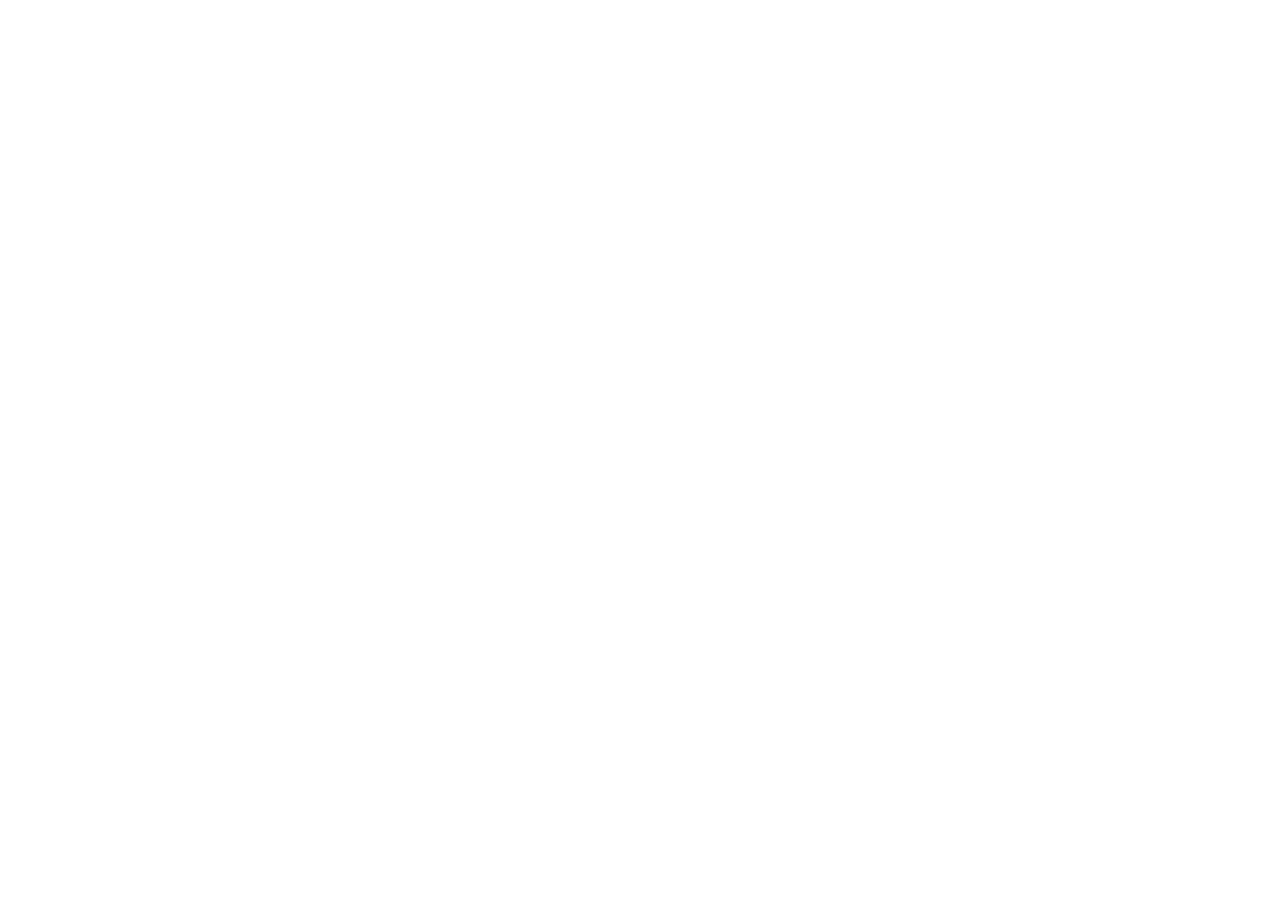
==== index.html @ e46dc431 "gonggong" ====
<!DOCTYPE html>
<html lang="en">
<head>
    <meta charset="UTF-8">
    <meta name="viewport" content="width=device-width, initial-scale=1.0">
    <title>mitong</title>
</head>
<body>
    
</body>
</html>
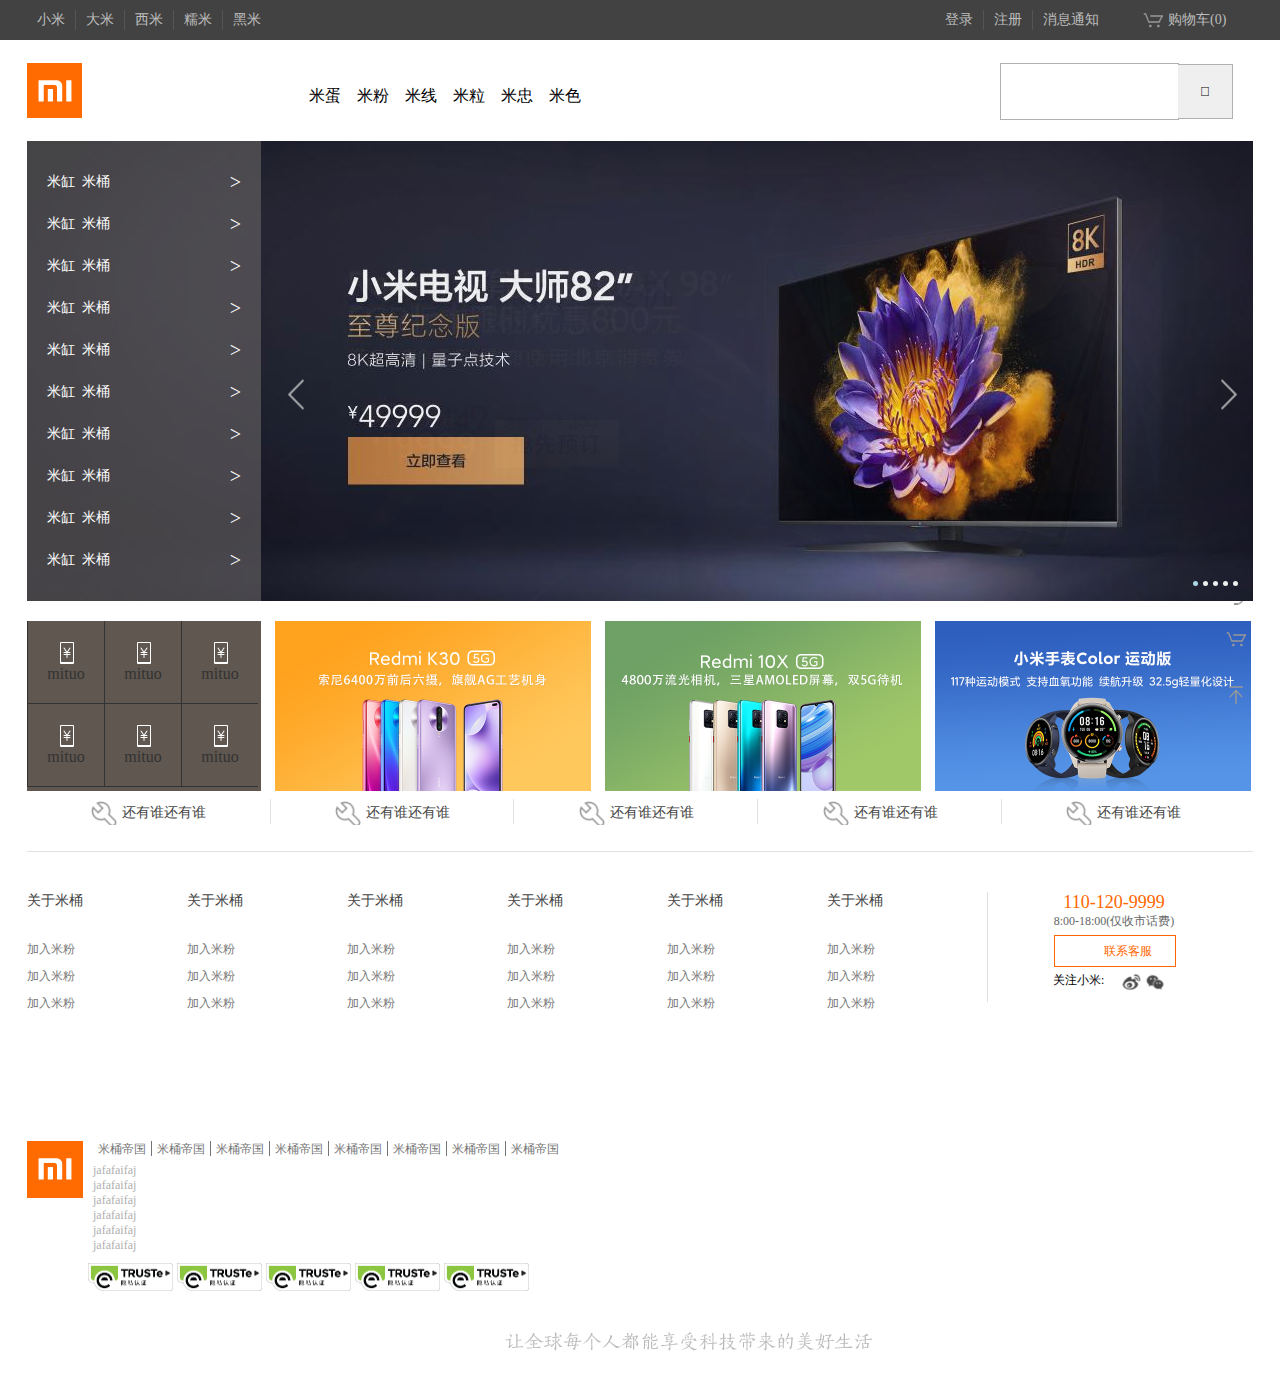
==== commit e73150e9: "nanshou" ====
--- a/index.html
+++ b/index.html
@@ -1,11 +1,78 @@
 <!DOCTYPE html>
 <html lang="en">
+
 <head>
     <meta charset="UTF-8">
     <meta name="viewport" content="width=device-width, initial-scale=1.0">
+    <link rel="shorcut icon" href="img/favicon.ico">
     <title>mitong</title>
+    <link rel="stylesheet" href="css/index.css">
 </head>
+
 <body>
-    
+    <header></header>
+
+    <div class="big">
+        <div class="double">
+            <div class="nan-left">
+                <ul>
+                <a href="">米缸 &nbsp;米桶 <p>></p></a>
+                <a href="">米缸 &nbsp;米桶 <p>></p></a>
+                <a href="">米缸 &nbsp;米桶 <p>></p></a>
+                <a href="">米缸 &nbsp;米桶 <p>></p></a>
+                <a href="">米缸 &nbsp;米桶 <p>></p></a>
+                <a href="">米缸 &nbsp;米桶 <p>></p></a>
+                <a href="">米缸 &nbsp;米桶 <p>></p></a>
+                <a href="">米缸 &nbsp;米桶 <p>></p></a>
+                <a href="">米缸 &nbsp;米桶 <p>></p></a>
+                <a href="">米缸 &nbsp;米桶 <p>></p></a>
+            </ul>
+            </div>
+            <div class="banner">
+                <img src="img/0ef4160c861b998239bce9adb82341e7.jpg" alt="">
+                <img src="img/7cf034cf750738e7f33f77328230e8e2.jpg" alt="">
+                <img src="img/9ebff5f5c1f52f2dbdd611897adbefd4.jpg" alt="">
+                <img src="img/87d89ec787693898fe7308a95739c2eb.jpg" alt="">
+                <img src="img/cf6ba4d372b80e939104cf369f14139a.jpg" alt="">
+            </div>
+            <p class="prev"></p>
+            <p class="next"></p>
+            <ul class="num">
+                <li class="active"></li>
+                <li></li>
+                <li></li>
+                <li></li>
+                <li></li>
+            </ul>
+        </div>
+        <div class="nan-bot">
+            <div id="bvt">
+                <ul>
+                    <li><a href=""><img src="img/9a76d7636b08e0988efb4fc384ae497b.png" alt="">mituo</a></li>
+                    <li><a href=""><img src="img/9a76d7636b08e0988efb4fc384ae497b.png" alt="">mituo</a></li>
+                    <li><a href=""><img src="img/9a76d7636b08e0988efb4fc384ae497b.png" alt="">mituo</a></li>
+                    <li><a href=""><img src="img/9a76d7636b08e0988efb4fc384ae497b.png" alt="">mituo</a></li>
+                    <li><a href=""><img src="img/9a76d7636b08e0988efb4fc384ae497b.png" alt="">mituo</a></li>
+                    <li><a href=""><img src="img/9a76d7636b08e0988efb4fc384ae497b.png" alt="">mituo</a></li>
+                </ul>
+            </div>
+            <img src="img/e5f20a62c3d5b3d6806bd51ab6c5dd12.jpg" alt="">
+            <img src="img/8a43378b96501d7e227a9018fe2668c5.jpg" alt="">
+            <img src="img/793913688bfaee26b755a0b0cc8575fd.jpg" alt="">
+        </div>
+    </div>
+
+    <div class="getto"></div>
+    <footer></footer>
 </body>
+<script src="js/jquery-1.8.3/jquery-1.8.3.min.js"></script>
+
+<script src="js/utils.js"></script>
+<script src="js/index.js"></script>
+<script>
+    $('header').load('html/head.html');
+    $('footer').load('html/tail.html');
+    $('.getto').load('html/anchor.html');
+</script>
+
 </html>--- a/css/index.css
+++ b/css/index.css
@@ -0,0 +1,147 @@
+*{
+    margin: 0;
+    padding: 0;
+}
+.big{
+    width: 1226px;
+    margin: 0 auto;
+}
+.double{
+    width: 1226px;
+    height: 460px;
+    position: relative;
+}
+.nan-left{
+    position: absolute;
+    height: 420px;
+    padding: 20px 0;
+    background-color: rgba(105,101,101,.6);
+    z-index: 100;
+}
+.nan-left a{
+    display: block;
+    width: 214px;
+    height: 42px;
+    padding-left: 20px;
+    line-height: 42px;
+    color: #ffffff;
+    font-size: 14px;
+}
+.nan-left p{
+    float: right;
+    /* color: #000; */
+    font-size: 20px;
+    padding-right: 20px;
+}
+.nan-left a:hover{
+    background-color: #ff6700;
+}
+.banner{
+    width: 1226px;
+    height: 460px;
+    position: relative;
+}
+.banner img{
+    width: 1226px;
+    height: 460px;
+    position: absolute;
+    left: 0;
+    top: 0;
+    z-index: 1;
+    opacity: 0.02;
+}
+.prev{
+    position: absolute;
+    left: 250px;
+    top: 50%;
+    z-index: 99;
+    margin-top: -12px;
+    width: 40px;
+    height: 70px;
+    cursor: pointer;
+    background: url('../img/icon-slides.png')83px;
+}
+.prev:hover{
+    background: url('../img/icon-slides.png')168px;
+}
+.next{
+    position: absolute;
+    right: 5px;
+    top: 50%;
+    z-index: 99;
+    margin-top: -12px;
+    width: 40px;
+    height: 70px;
+    cursor: pointer;
+    background: url('../img/icon-slides.png')40px;
+}
+.next:hover{
+    background: url('../img/icon-slides.png')124px;
+}
+.num{
+    overflow: hidden;
+    position: absolute;
+    right: 15px;
+    bottom: 15px;
+    z-index: 99;
+}
+.num li{
+    list-style: none;
+    float: left;
+    width: 5px;
+    height: 5px;
+    text-align: center;
+    border-radius: 50%;
+    cursor: pointer;
+    margin-left: 5px;
+    background-color: #eee;
+}
+.main .show{
+    z-index: 10;
+}
+.num .active{
+    background-color: lightblue;
+}
+.nan-bot{
+    width: 1226px;
+    height: 170px;
+}
+#bvt{
+    width: 234px;
+    height: 170px;
+    background-color: #5f5750;
+    float: left;
+    margin-top: 20px;
+}
+#bvt li{
+    list-style: none;
+    float: left;
+    width: 70px;
+    height: 82px;
+    padding: 0 3px;
+    border-left: 1px solid #333333;
+    border-bottom: 1px solid #333333;
+}
+#bvt a{
+    display: block;
+    width: 70px;
+    height: 64px;
+    /* padding: 5px; */
+    text-align: center;
+    color: #333333;
+}
+#bvt a:hover{
+    color: #fff;
+}
+#bvt img{
+    width: 24px;
+    height: 24px;
+    padding-left: 10px;
+}
+.nan-bot img{
+    display: block;
+    width: 316px;
+    height: 170px;
+    float: left;
+    margin: 20px 0px 0px 14px;
+}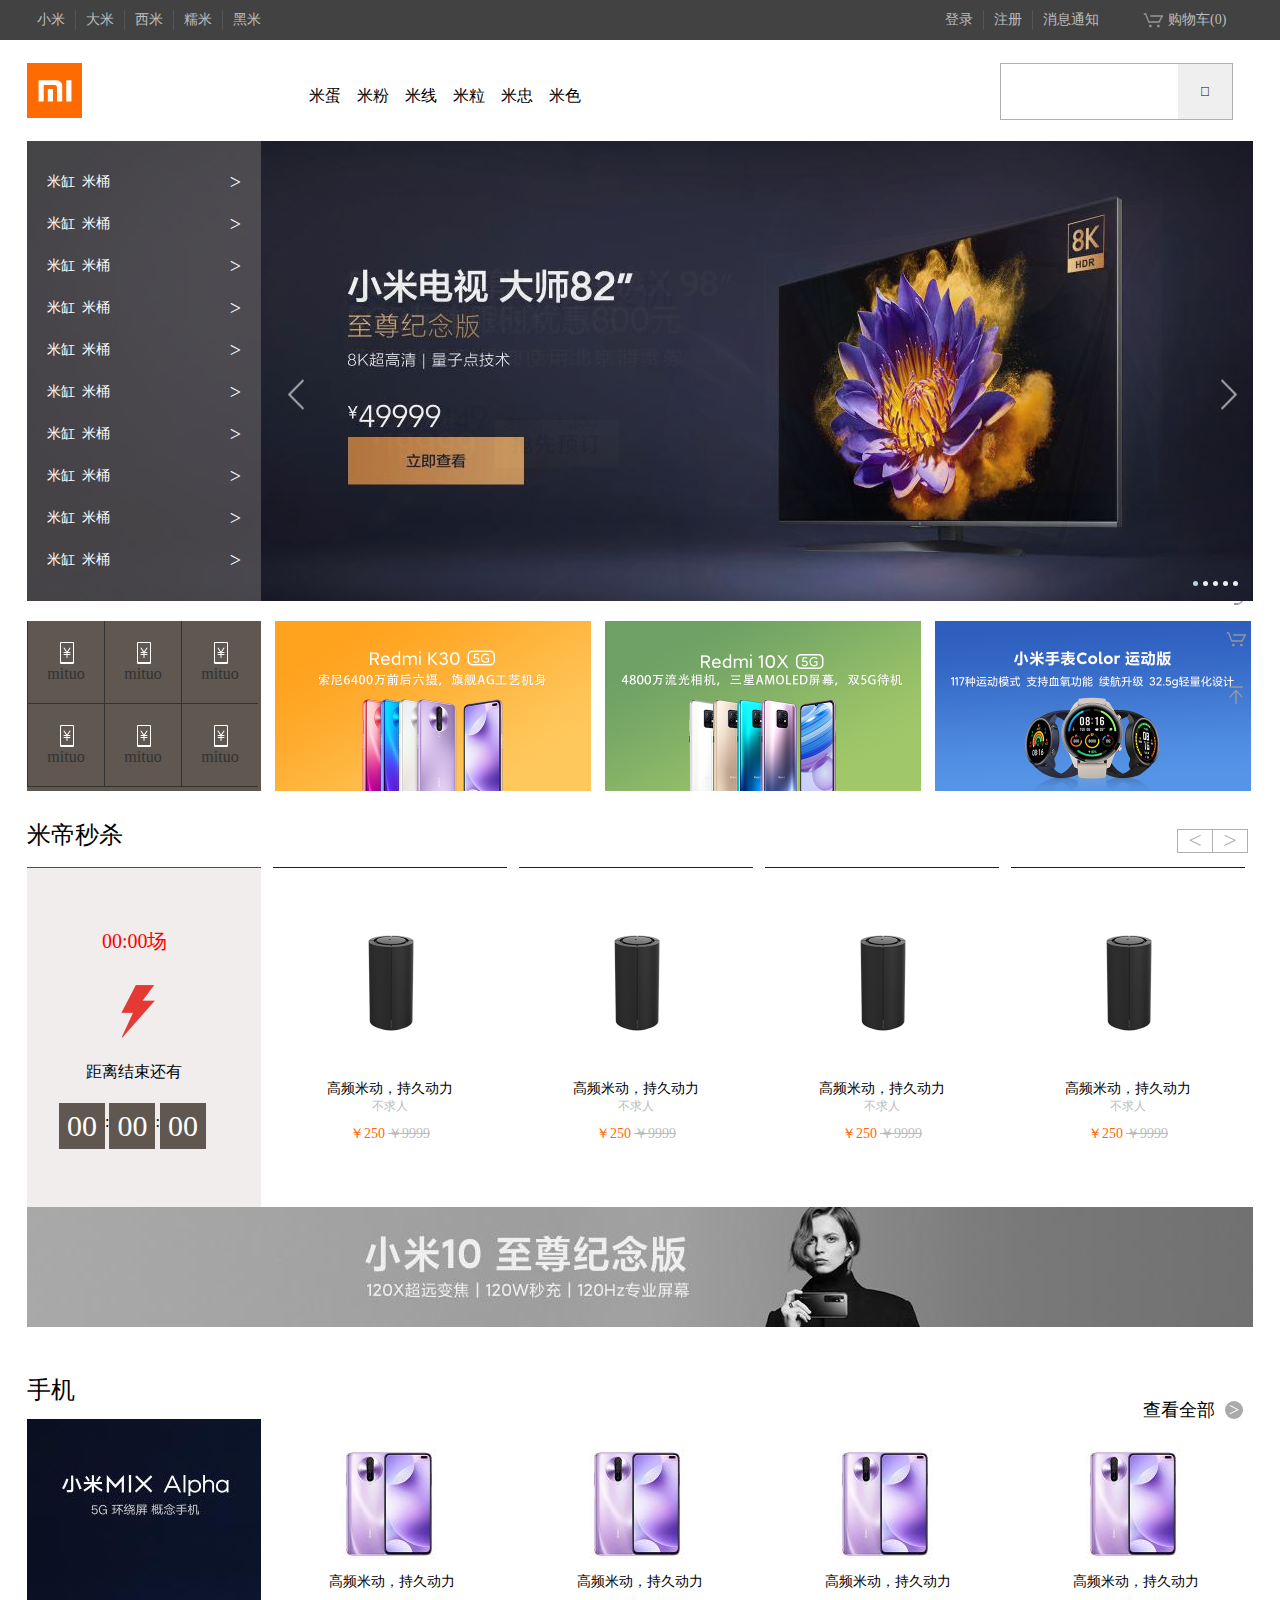
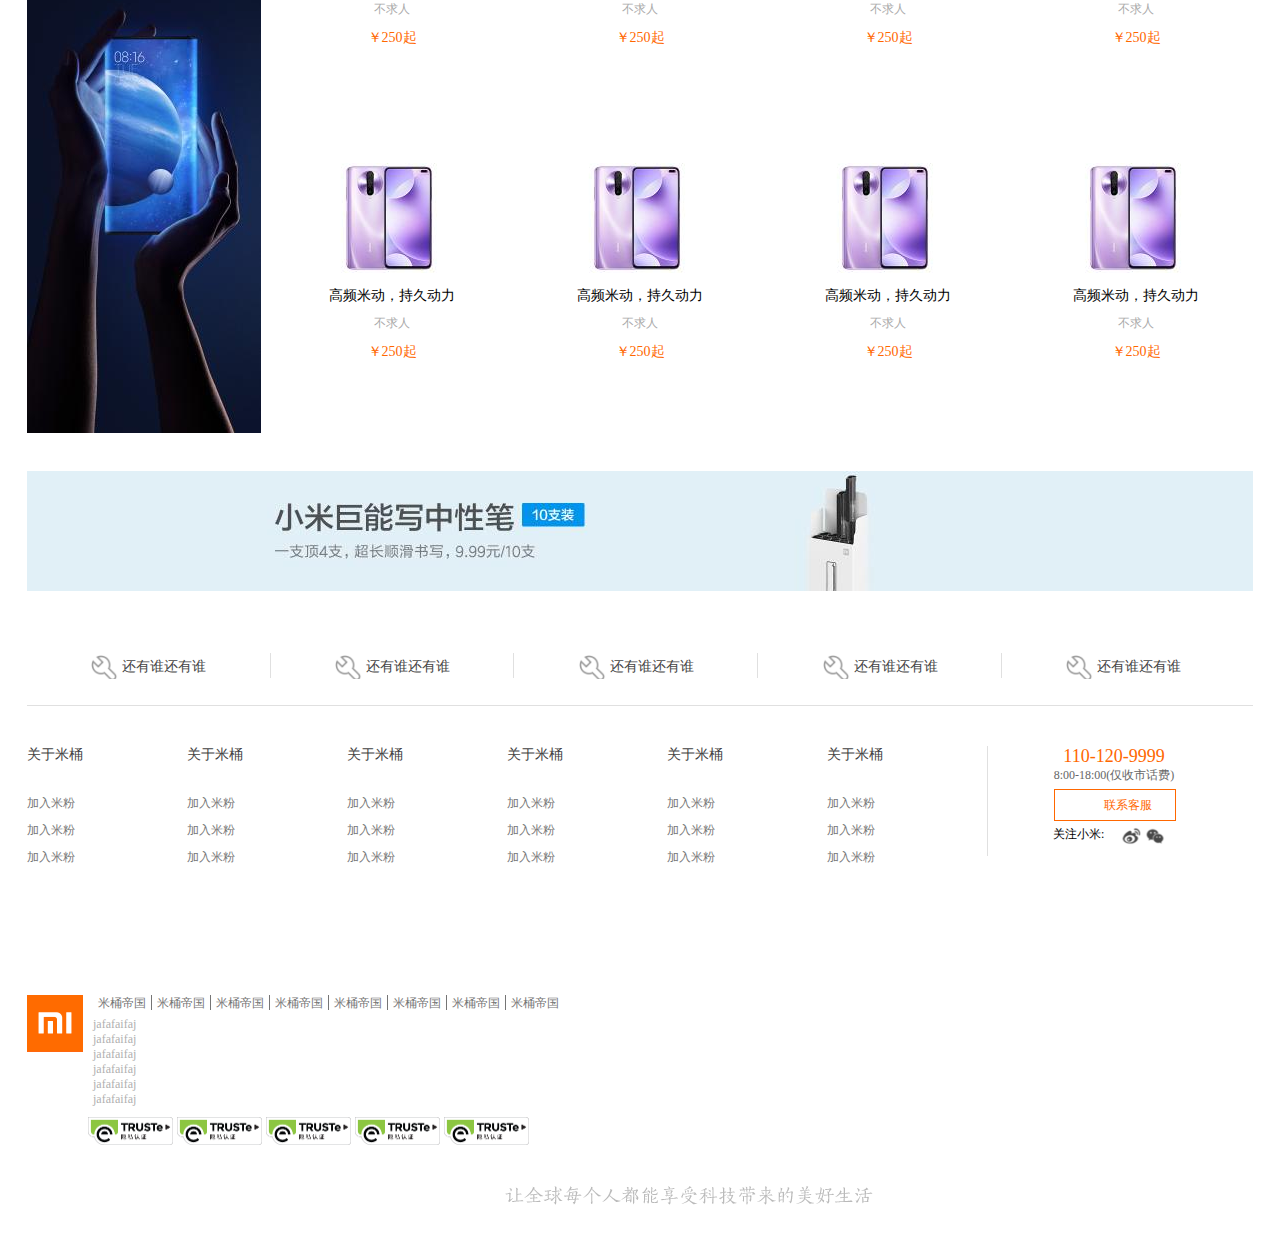
==== commit 6c8f5223: "dile" ====
--- a/index.html
+++ b/index.html
@@ -16,17 +16,17 @@
         <div class="double">
             <div class="nan-left">
                 <ul>
-                <a href="">米缸 &nbsp;米桶 <p>></p></a>
-                <a href="">米缸 &nbsp;米桶 <p>></p></a>
-                <a href="">米缸 &nbsp;米桶 <p>></p></a>
-                <a href="">米缸 &nbsp;米桶 <p>></p></a>
-                <a href="">米缸 &nbsp;米桶 <p>></p></a>
-                <a href="">米缸 &nbsp;米桶 <p>></p></a>
-                <a href="">米缸 &nbsp;米桶 <p>></p></a>
-                <a href="">米缸 &nbsp;米桶 <p>></p></a>
-                <a href="">米缸 &nbsp;米桶 <p>></p></a>
-                <a href="">米缸 &nbsp;米桶 <p>></p></a>
-            </ul>
+                    <a href="">米缸 &nbsp;米桶 <p>></p></a>
+                    <a href="">米缸 &nbsp;米桶 <p>></p></a>
+                    <a href="">米缸 &nbsp;米桶 <p>></p></a>
+                    <a href="">米缸 &nbsp;米桶 <p>></p></a>
+                    <a href="">米缸 &nbsp;米桶 <p>></p></a>
+                    <a href="">米缸 &nbsp;米桶 <p>></p></a>
+                    <a href="">米缸 &nbsp;米桶 <p>></p></a>
+                    <a href="">米缸 &nbsp;米桶 <p>></p></a>
+                    <a href="">米缸 &nbsp;米桶 <p>></p></a>
+                    <a href="">米缸 &nbsp;米桶 <p>></p></a>
+                </ul>
             </div>
             <div class="banner">
                 <img src="img/0ef4160c861b998239bce9adb82341e7.jpg" alt="">
@@ -61,11 +61,231 @@
             <img src="img/793913688bfaee26b755a0b0cc8575fd.jpg" alt="">
         </div>
     </div>
-
+    <div class="miao">
+        <h2>米帝秒杀
+           <div id="io"> <span><</span>
+                    <span>></span></div>
+        </h2>
+        <div class="iten">
+            <div class="chang">00:00场</div>
+            <img src="[data-uri]"
+                alt="">
+            <div class="daoji">距离结束还有</div>
+            <!-- <div class="shi"> -->
+                <span class="it" id="op">00</span>
+                <i>:</i>
+                <span class="it">00</span>
+                <i>:</i>
+                <span class="it">00</span></div>
+        <!-- </div> -->
+        <div class="wind">
+        <div class="bing">
+            
+            <a href="">
+                <img src="img/5dd23c09b7eb6471968537fdce629194.png" alt="">
+                <h3>高频米动，持久动力</h3>
+                <p>不求人</p>
+                <p class="jiage">
+                    <span>￥250</span>
+                    <del>￥9999</del>
+                </p>
+            </a>
+            <a href="">
+                <img src="img/5dd23c09b7eb6471968537fdce629194.png" alt="">
+                <h3>高频米动，持久动力</h3>
+                <p>不求人</p>
+                <p class="jiage">
+                    <span>￥250</span>
+                    <del>￥9999</del>
+                </p>
+            </a>
+            <a href="">
+                <img src="img/5dd23c09b7eb6471968537fdce629194.png" alt="">
+                <h3>高频米动，持久动力</h3>
+                <p>不求人</p>
+                <p class="jiage">
+                    <span>￥250</span>
+                    <del>￥9999</del>
+                </p>
+            </a>
+            <a href="">
+                <img src="img/5dd23c09b7eb6471968537fdce629194.png" alt="">
+                <h3>高频米动，持久动力</h3>
+                <p>不求人</p>
+                <p class="jiage">
+                    <span>￥250</span>
+                    <del>￥9999</del>
+                </p>
+            </a>
+            <a href="">
+                <img src="img/5dd23c09b7eb6471968537fdce629194.png" alt="">
+                <h3>高频米动，持久动力</h3>
+                <p>不求人</p>
+                <p class="jiage">
+                    <span>￥250</span>
+                    <del>￥9999</del>
+                </p>
+            </a>
+            <a href="">
+                <img src="img/5dd23c09b7eb6471968537fdce629194.png" alt="">
+                <h3>高频米动，持久动力</h3>
+                <p>不求人</p>
+                <p class="jiage">
+                    <span>￥250</span>
+                    <del>￥9999</del>
+                </p>
+            </a>
+            <a href="">
+                <img src="img/5dd23c09b7eb6471968537fdce629194.png" alt="">
+                <h3>高频米动，持久动力</h3>
+                <p>不求人</p>
+                <p class="jiage">
+                    <span>￥250</span>
+                    <del>￥9999</del>
+                </p>
+            </a>
+            <a href="">
+                <img src="img/5dd23c09b7eb6471968537fdce629194.png" alt="">
+                <h3>高频米动，持久动力</h3>
+                <p>不求人</p>
+                <p class="jiage">
+                    <span>￥250</span>
+                    <del>￥9999</del>
+                </p>
+            </a>
+            <a href="">
+                <img src="img/5dd23c09b7eb6471968537fdce629194.png" alt="">
+                <h3>高频米动，持久动力</h3>
+                <p>不求人</p>
+                <p class="jiage">
+                    <span>￥250</span>
+                    <del>￥9999</del>
+                </p>
+            </a>
+            <a href="">
+                <img src="img/5dd23c09b7eb6471968537fdce629194.png" alt="">
+                <h3>高频米动，持久动力</h3>
+                <p>不求人</p>
+                <p class="jiage">
+                    <span>￥250</span>
+                    <del>￥9999</del>
+                </p>
+            </a>
+            <a href="">
+                <img src="img/5dd23c09b7eb6471968537fdce629194.png" alt="">
+                <h3>高频米动，持久动力</h3>
+                <p>不求人</p>
+                <p class="jiage">
+                    <span>￥250</span>
+                    <del>￥9999</del>
+                </p>
+            </a>
+            <a href="">
+                <img src="img/5dd23c09b7eb6471968537fdce629194.png" alt="">
+                <h3>高频米动，持久动力</h3>
+                <p>不求人</p>
+                <p class="jiage">
+                    <span>￥250</span>
+                    <del>￥9999</del>
+                </p>
+            </a>
+        </div>
+    </div>
+    </div>
+    <img class="gos" src="img/6c907ad4004b32609a589bdada203443.jpg" alt="">
+    <div class="byphone">
+        <h2 class="titl">手机 
+            <a class="alla" href="">查看全部 <i>></i></a>
+        </h2>
+        <img src="img/574c6643ab91c6618bfb2d0e2c761d0b.jpg" alt="">
+        <ul class="hone">
+            <li class="phone">
+                <a href="">
+                <img src="img/cff2977b8aab1e43b94b2f00083f4ae1.jpg" alt="">
+                <h3>高频米动，持久动力</h3>
+                <p class="small">不求人</p>
+                <p class="jiage">
+                    <span>￥250起</span>
+                </p>
+            </a>
+            </li>
+            <li class="phone">
+                <a href="">
+                <img src="img/cff2977b8aab1e43b94b2f00083f4ae1.jpg" alt="">
+                <h3>高频米动，持久动力</h3>
+                <p class="small">不求人</p>
+                <p class="jiage">
+                    <span>￥250起</span>
+                </p>
+            </a>
+            </li>
+            <li class="phone">
+                <a href="">
+                <img src="img/cff2977b8aab1e43b94b2f00083f4ae1.jpg" alt="">
+                <h3>高频米动，持久动力</h3>
+                <p class="small">不求人</p>
+                <p class="jiage">
+                    <span>￥250起</span>
+                </p>
+            </a>
+            </li>
+            <li class="phone">
+                <a href="">
+                <img src="img/cff2977b8aab1e43b94b2f00083f4ae1.jpg" alt="">
+                <h3>高频米动，持久动力</h3>
+                <p class="small">不求人</p>
+                <p class="jiage">
+                    <span>￥250起</span>
+                </p>
+            </a>
+            </li>
+            <li class="phone">
+                <a href="">
+                <img src="img/cff2977b8aab1e43b94b2f00083f4ae1.jpg" alt="">
+                <h3>高频米动，持久动力</h3>
+                <p class="small">不求人</p>
+                <p class="jiage">
+                    <span>￥250起</span>
+                </p>
+            </a>
+            </li>
+            <li class="phone">
+                <a href="">
+                <img src="img/cff2977b8aab1e43b94b2f00083f4ae1.jpg" alt="">
+                <h3>高频米动，持久动力</h3>
+                <p class="small">不求人</p>
+                <p class="jiage">
+                    <span>￥250起</span>
+                </p>
+            </a>
+            </li>
+            <li class="phone">
+                <a href="">
+                <img src="img/cff2977b8aab1e43b94b2f00083f4ae1.jpg" alt="">
+                <h3>高频米动，持久动力</h3>
+                <p class="small">不求人</p>
+                <p class="jiage">
+                    <span>￥250起</span>
+                </p>
+            </a>
+            </li>
+            <li class="phone">
+                <a href="">
+                <img src="img/cff2977b8aab1e43b94b2f00083f4ae1.jpg" alt="">
+                <h3>高频米动，持久动力</h3>
+                <p class="small">不求人</p>
+                <p class="jiage">
+                    <span>￥250起</span>
+                </p>
+            </a>
+            </li>
+        </ul>
+    </div>
+    <img class="gos" src="img/88e35cffc82cd98cd53172460067af17.jpg" alt="">
     <div class="getto"></div>
     <footer></footer>
 </body>
-<script src="js/jquery-1.8.3/jquery-1.8.3.min.js"></script>
+<script  src="js/jquery-1.8.3/jquery-1.8.3.min.js"></script>
 
 <script src="js/utils.js"></script>
 <script src="js/index.js"></script>
--- a/css/index.css
+++ b/css/index.css
@@ -5,6 +5,7 @@
 .big{
     width: 1226px;
     margin: 0 auto;
+    margin-bottom: 48px;
 }
 .double{
     width: 1226px;
@@ -144,4 +145,213 @@
     height: 170px;
     float: left;
     margin: 20px 0px 0px 14px;
+}
+.miao{
+    width: 1226px;
+    height: 340px;
+    margin: 0 auto;
+}
+.miao h2{
+    margin-bottom: 16px;
+    display: block;
+    width: 1226px;
+    position: relative; 
+    /* font-size: 20px;    */
+    font-weight: normal;
+}
+#io span{
+    border: #b0b0b0 1px solid;
+    width: 34px;
+    height: 22px;
+    text-align: center;
+    line-height: 20px;
+    background-color: #fff;
+    color: #b0b0b0;
+    
+}
+#io span:nth-child(1){
+    position: absolute;
+    right: 40px;
+    top: 10px;
+}
+#io span:nth-child(2){
+    position: absolute;
+    right: 5px;
+    top: 10px;
+}
+.iten{
+    width: 234px;
+    height: 339px;
+    border-top: red solid 1px;
+    background-color: #f1eded;
+    float: left;
+}
+.chang{
+    color: red;
+    margin: 60px 32% 20px 32%;
+    font-size: 20px;
+}
+.iten img{
+    padding: 10px 40%;
+}
+.daoji{
+    padding: 10px 25% 20px 25%; 
+}
+.miao i{
+    /* list-style: none; */
+    font-style: normal;
+    font-weight: normal;
+    display: block;
+    float: left;
+    margin-top: 10px;
+}
+.it{
+    display: block;
+    width: 46px;
+    height: 46px;
+    background-color: #605751;
+    color: #fff;
+    float: left;
+    font-size: 30px;
+    text-align: center;
+    line-height: 46px;
+    
+}
+#op{
+
+    margin-left: 32px;
+}
+.wind{
+    width: 990px;
+    height: 340px;
+    float: left;
+    overflow: hidden;
+}
+.bing{
+    width: 3000px;
+    height: 340px;
+}
+.bing a{
+    display: block;
+    width: 234px;
+    height: 339px;
+    border-top: blue solid 1px;
+    float: left;
+    margin-left: 12px;
+}
+.bing img{
+    padding: 38px;
+    padding-top: 60px;
+    
+}
+.bing h3{
+    font-weight: normal;
+    text-align: center;
+    font-size: 14px;
+    color: #000;
+}
+.bing p{
+    font-size: 12px;
+    text-align: center;
+    color: #bbb;
+
+}
+.bing span{
+    color: chocolate;
+    
+}
+.bing span,del{
+    font-size: 14px;
+}
+.gos{
+    width: 1226px;
+    display: block;
+    margin: 34px auto;
+}
+.byphone{
+    width: 1226px;
+    margin: 0 auto;
+}
+.titl{
+    font-weight: normal;
+    width: 1226px;
+    position: relative;
+    height: 58px;
+    line-height: 58px;
+}
+.alla{
+    display: block;
+    position: absolute;
+    right: 0px;
+    font-size: 18px;
+    top: 20px;
+    padding-right: 10px;
+    color: #000;
+}
+.alla:hover{
+    color: #ff6700;
+    
+}
+.alla i{
+    font-weight: normal;
+    font-style: normal;
+    display: block;
+    float: right;
+    width: 18px;
+    height: 18px;
+    border-radius: 50%;
+    background-color: #aaa;
+    text-align: center;
+    color: #fff;
+    line-height: 18px;
+    margin-top: 20px;
+    margin-left: 10px;
+}
+.alla i:hover{
+    background: #ff6700;
+
+}
+.hone{
+    float: right;
+    width: 992px;
+    height: 614px;
+}
+.phone{
+    height: 260px;
+    padding: 20px 0;
+    width: 234px;
+    list-style: none;
+    float: left;
+    margin-left: 14px;
+    margin-bottom: 14px;
+    transition: all .2s linear;
+}
+.phone:hover{
+    z-index: 2;
+    box-shadow: 0 15px 30px rgba(0,0,0,0.2);
+    transform: translate3d(0,-2px,0);
+}
+.phone img{
+    margin: 10px 34px;
+}
+.phone h3{
+    font-weight: normal;
+    font-size: 14px;
+    text-align: center;
+    color: #000;
+}
+.small{
+    font-size: 12px;
+    color: #aaa;
+    text-align: center;
+    padding-top: 10px;
+}
+.jiage{
+    text-align: center;
+    padding-top: 10px;
+}
+.jiage span{
+    
+    font-size: 14px;
+    color: #ff6700;
 }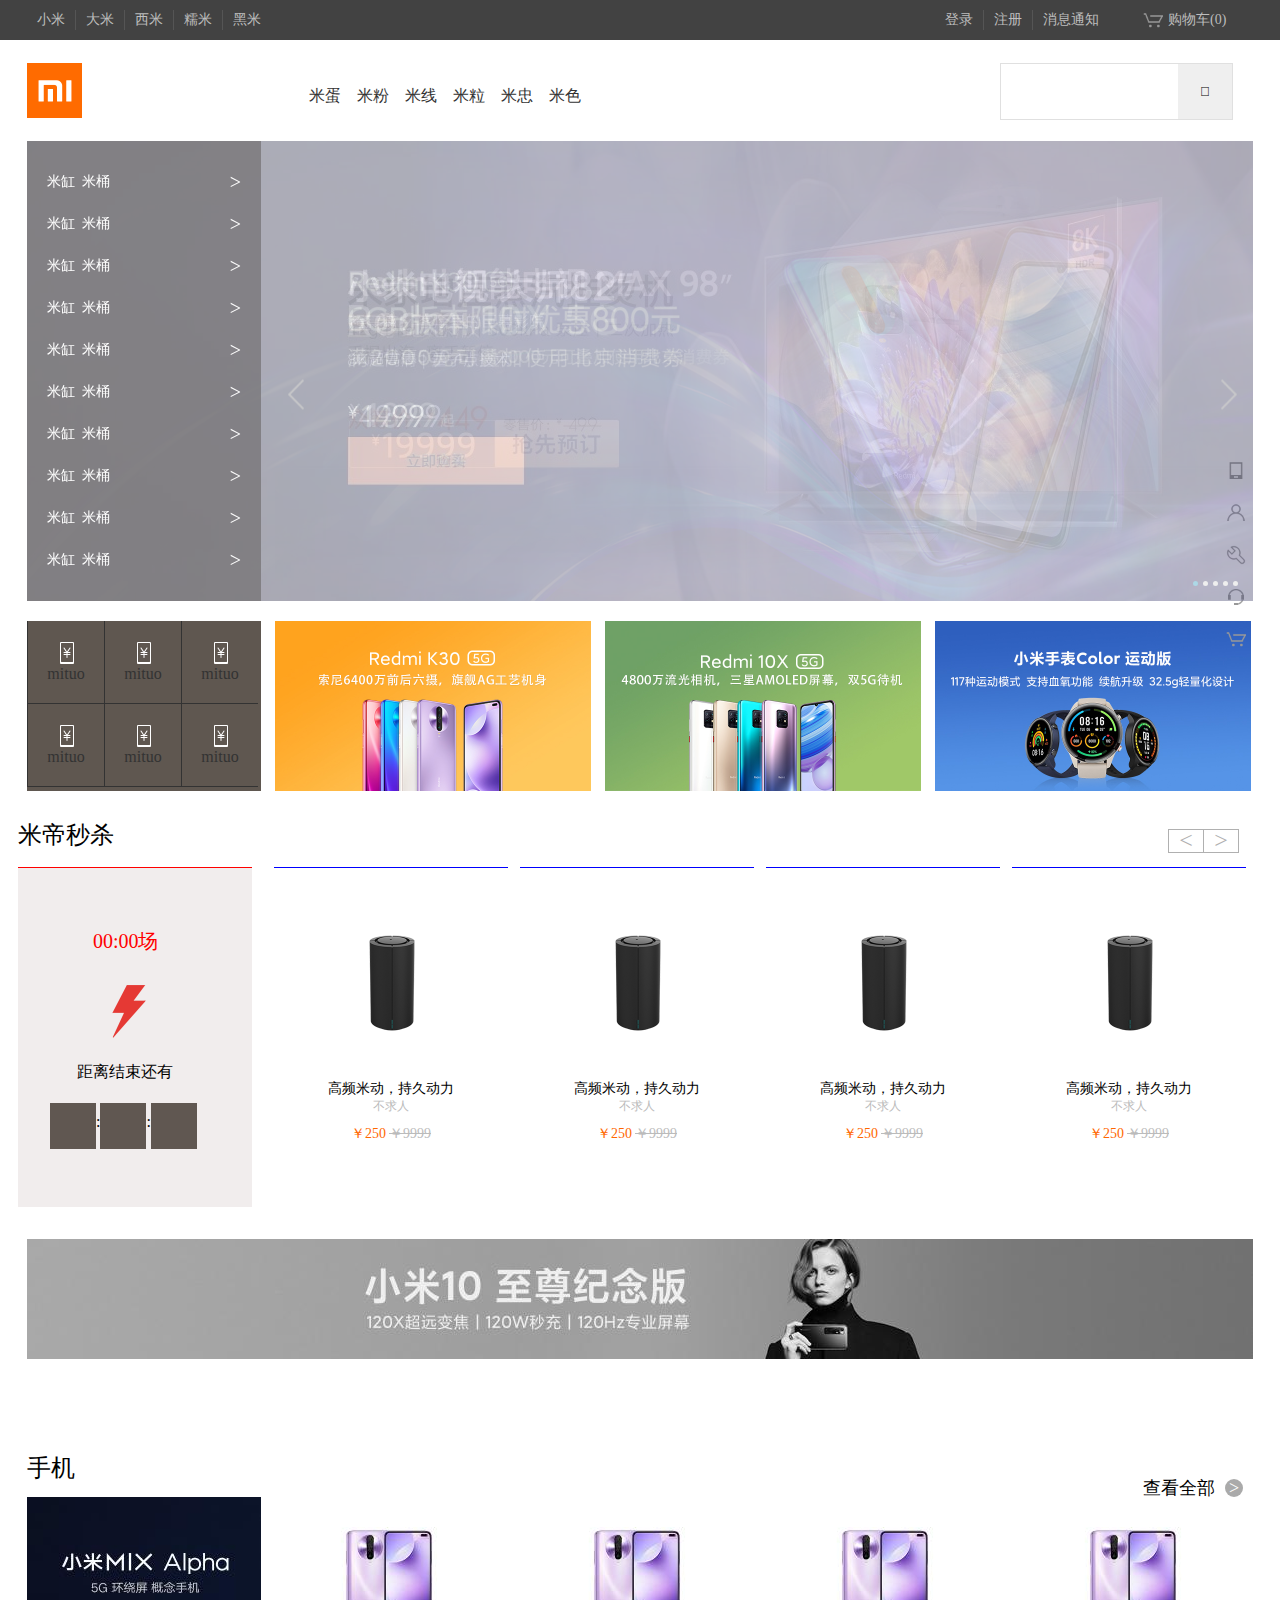
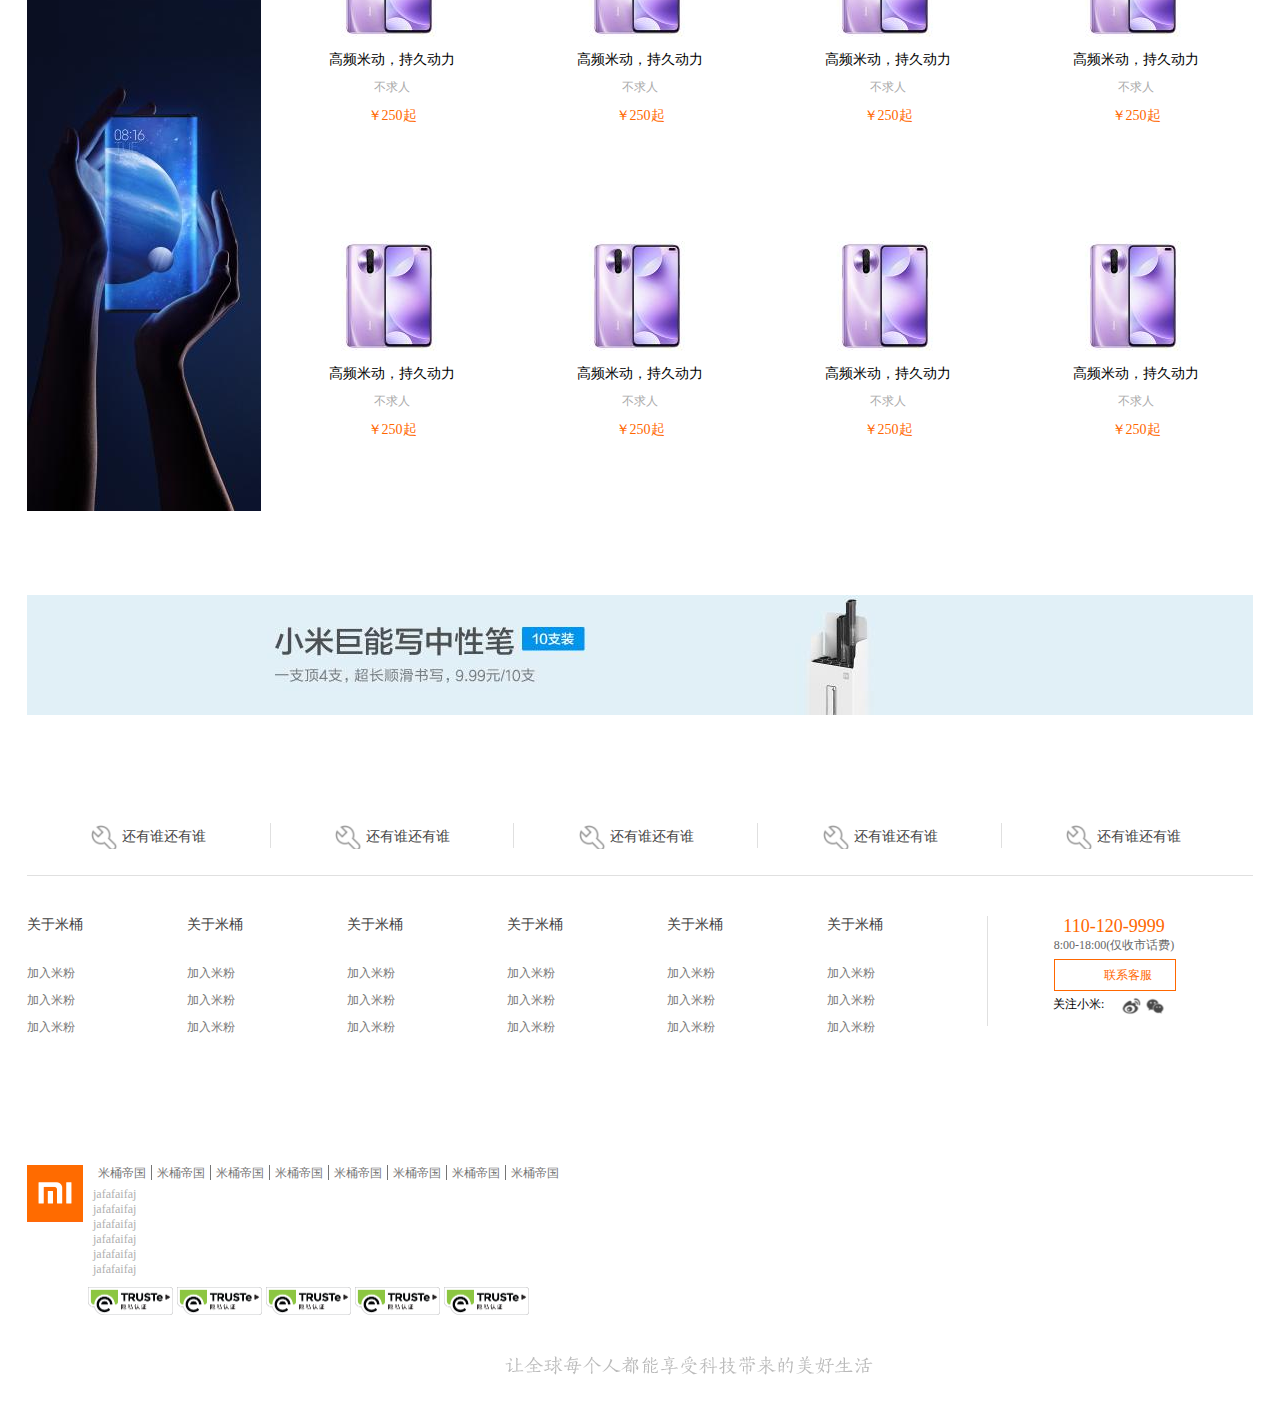
==== commit e1414893: "wule" ====
--- a/index.html
+++ b/index.html
@@ -28,22 +28,24 @@
                     <a href="">米缸 &nbsp;米桶 <p>></p></a>
                 </ul>
             </div>
-            <div class="banner">
-                <img src="img/0ef4160c861b998239bce9adb82341e7.jpg" alt="">
-                <img src="img/7cf034cf750738e7f33f77328230e8e2.jpg" alt="">
-                <img src="img/9ebff5f5c1f52f2dbdd611897adbefd4.jpg" alt="">
-                <img src="img/87d89ec787693898fe7308a95739c2eb.jpg" alt="">
-                <img src="img/cf6ba4d372b80e939104cf369f14139a.jpg" alt="">
-            </div>
-            <p class="prev"></p>
-            <p class="next"></p>
-            <ul class="num">
-                <li class="active"></li>
-                <li></li>
-                <li></li>
-                <li></li>
-                <li></li>
-            </ul>
+            <div class="wrap">
+                <div class="main">
+                  <a href=""><img class="show" src="img/0ef4160c861b998239bce9adb82341e7.jpg" alt=""></a>
+                  <a href=""><img src="img/7cf034cf750738e7f33f77328230e8e2.jpg" alt=""></a>
+                  <a href=""><img src="img/9ebff5f5c1f52f2dbdd611897adbefd4.jpg" alt=""></a>
+                  <a href=""><img src="img/87d89ec787693898fe7308a95739c2eb.jpg" alt=""></a>
+                  <a href=""><img src="img/cf6ba4d372b80e939104cf369f14139a.jpg" alt=""></a>
+                </div>
+                <div class="prev"></div>
+                <div class="next"></div>
+                <ul class="nums">
+                  <li class="active"></li>
+                  <li></li>
+                  <li></li>
+                  <li></li>
+                  <li></li>
+                </ul>
+              </div>
         </div>
         <div class="nan-bot">
             <div id="bvt">
@@ -71,13 +73,13 @@
             <img src="[data-uri]"
                 alt="">
             <div class="daoji">距离结束还有</div>
-            <!-- <div class="shi"> -->
-                <span class="it" id="op">00</span>
+            <div class="shi">
+                <span class="it" id="op"> &nbsp;</span>
                 <i>:</i>
-                <span class="it">00</span>
+                <span class="it" id="ip">&nbsp;</span>
                 <i>:</i>
-                <span class="it">00</span></div>
-        <!-- </div> -->
+                <span class="it" id="tp">&nbsp;</span></div>
+        </div>
         <div class="wind">
         <div class="bing">
             
@@ -289,6 +291,8 @@
 
 <script src="js/utils.js"></script>
 <script src="js/index.js"></script>
+
+
 <script>
     $('header').load('html/head.html');
     $('footer').load('html/tail.html');
--- a/css/index.css
+++ b/css/index.css
@@ -37,20 +37,28 @@
 .nan-left a:hover{
     background-color: #ff6700;
 }
-.banner{
+.wrap{
     width: 1226px;
     height: 460px;
     position: relative;
 }
-.banner img{
+.main{
+    width: 1226px;
+    height: 460px;
+    position: relative;
+}
+.main img{
     width: 1226px;
     height: 460px;
     position: absolute;
     left: 0;
     top: 0;
     z-index: 1;
-    opacity: 0.02;
-}
+    opacity: 0.1;
+}
+.main img.show{
+    z-index: 10;
+  }
 .prev{
     position: absolute;
     left: 250px;
@@ -79,14 +87,14 @@
 .next:hover{
     background: url('../img/icon-slides.png')124px;
 }
-.num{
+.nums{
     overflow: hidden;
     position: absolute;
     right: 15px;
     bottom: 15px;
     z-index: 99;
 }
-.num li{
+.nums li{
     list-style: none;
     float: left;
     width: 5px;
@@ -100,7 +108,7 @@
 .main .show{
     z-index: 10;
 }
-.num .active{
+.nums .active{
     background-color: lightblue;
 }
 .nan-bot{
@@ -147,7 +155,7 @@
     margin: 20px 0px 0px 14px;
 }
 .miao{
-    width: 1226px;
+    width: 1244px;
     height: 340px;
     margin: 0 auto;
 }
@@ -174,10 +182,16 @@
     right: 40px;
     top: 10px;
 }
+#io span:nth-child(1):hover{
+    color: #ff6700;
+}
 #io span:nth-child(2){
     position: absolute;
     right: 5px;
     top: 10px;
+}
+#io span:nth-child(2):hover{
+    color: #ff6700;
 }
 .iten{
     width: 234px;
@@ -222,14 +236,31 @@
     margin-left: 32px;
 }
 .wind{
+    margin-left: 10px;
+    position: relative;
     width: 990px;
     height: 340px;
     float: left;
     overflow: hidden;
 }
 .bing{
-    width: 3000px;
+    position: absolute;
+    width: 2952px;
     height: 340px;
+    -webkit-animation: bing 20s infinite; /* Chrome, Safari, Opera */
+    animation: bing 10s infinite;
+}
+@keyframes bing
+	{
+	from {left:0px;}
+	to {left:-1476px;}
+}
+
+/*Safari 和 Chrome:*/
+@-webkit-keyframes bing
+{
+	from {left:0px;}
+	to {left:-1476px;}
 }
 .bing a{
     display: block;
@@ -266,7 +297,7 @@
 .gos{
     width: 1226px;
     display: block;
-    margin: 34px auto;
+    margin: 80px auto;
 }
 .byphone{
     width: 1226px;
